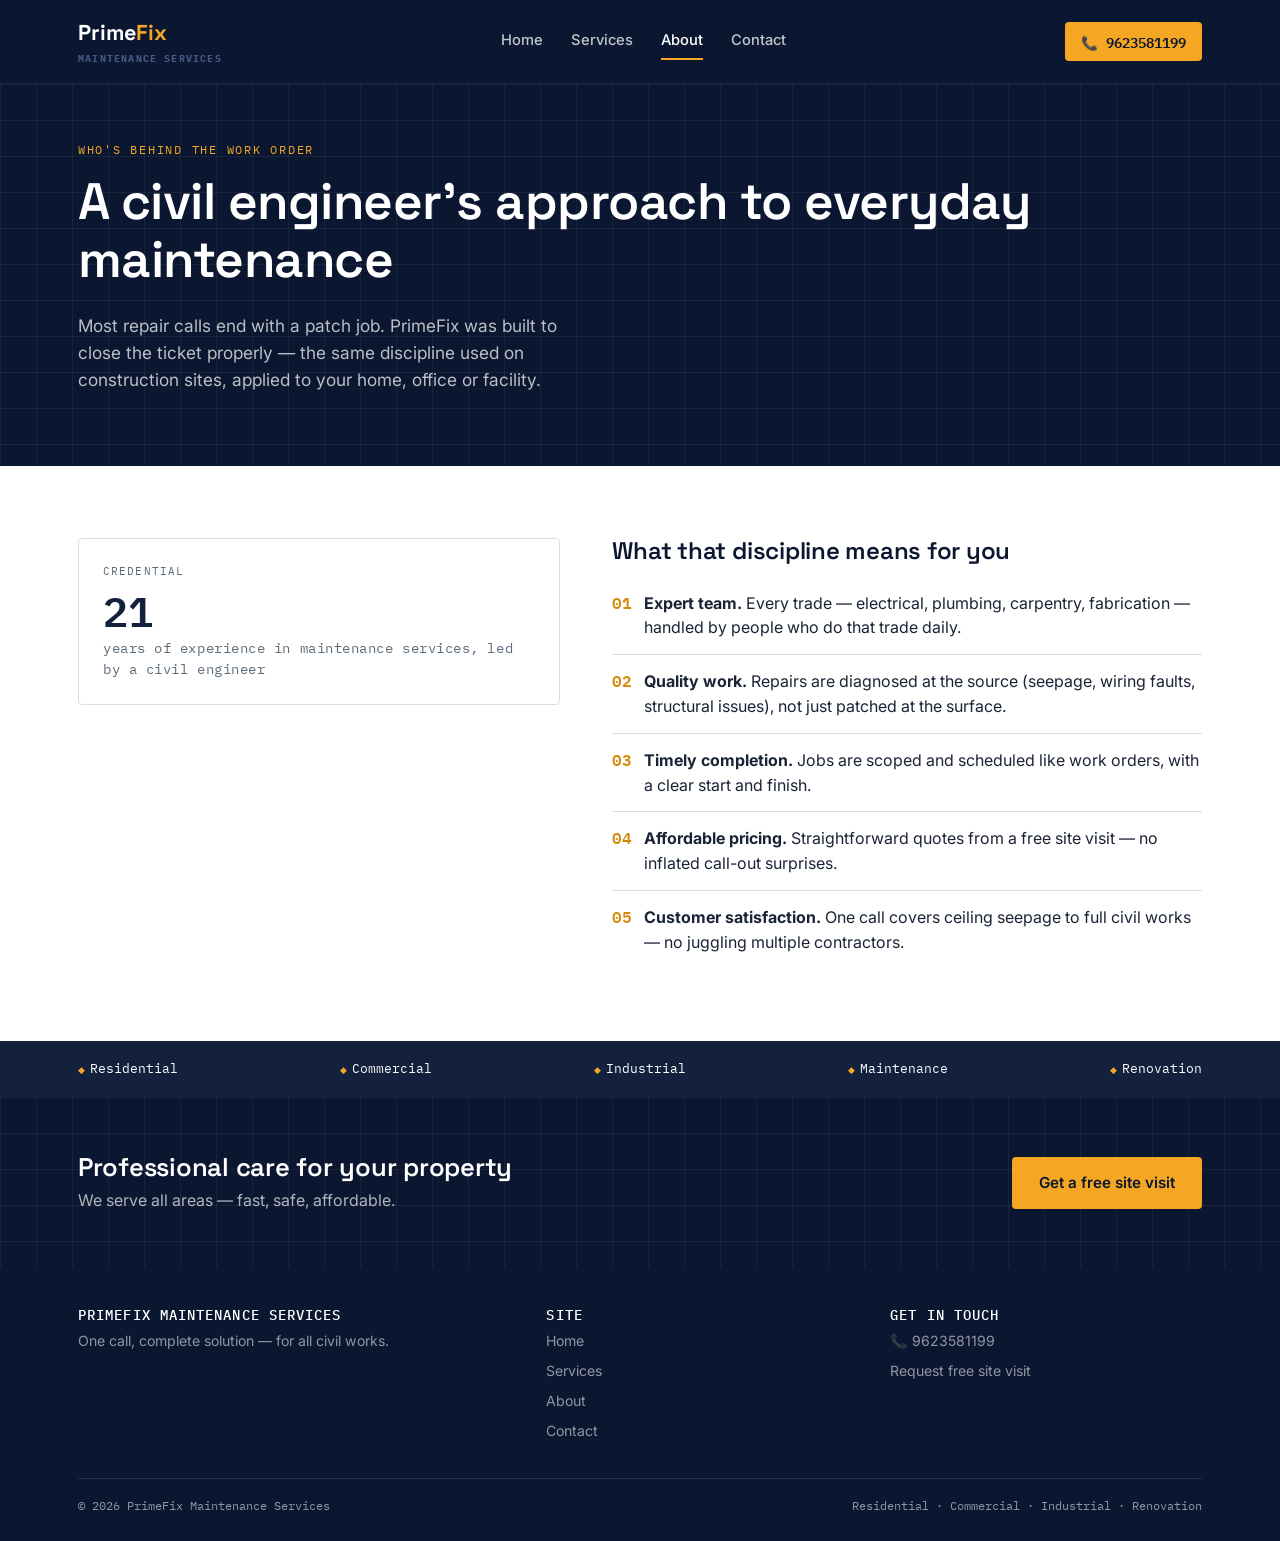
==== about.html @ f139bbaf "commit comit" ====
<!doctype html>
<html lang="en">
<head>
<meta charset="utf-8">
<meta name="viewport" content="width=device-width, initial-scale=1">
<title>About — PrimeFix Maintenance Services</title>
<meta name="description" content="PrimeFix Maintenance Services is led by a civil engineer with 21 years of experience, offering quality work, timely completion and affordable pricing across all civil works.">
<link rel="stylesheet" href="/css/style.css">
</head>
<body>
<a href="#main" class="skip-link">Skip to content</a>

<header class="site-header">
  <div class="inner">
    <a href="/" class="brand">
      <div class="brand-col">
        <span>Prime<span class="fix">Fix</span></span>
        <span class="brand-tag">Maintenance Services</span>
      </div>
    </a>
    <nav class="main-nav" id="main-nav">
      <a href="/">Home</a>
      <a href="/services.html">Services</a>
      <a href="/about.html" aria-current="page">About</a>
      <a href="/contact.html">Contact</a>
    </nav>
    <div class="header-cta">
      <a class="call-btn" href="tel:9623581199">📞 <span class="full">9623581199</span></a>
      <button class="nav-toggle" aria-label="Toggle navigation" aria-expanded="false">☰</button>
    </div>
  </div>
</header>

<main id="main">
  <section class="hero blueprint" style="padding:56px 0 44px;">
    <div class="wrap" style="grid-template-columns:1fr;">
      <div>
        <div class="eyebrow">Who's behind the work order</div>
        <h1 style="max-width:none;">A civil engineer's approach to everyday maintenance</h1>
        <p class="lede">Most repair calls end with a patch job. PrimeFix was built to close the ticket properly — the same discipline used on construction sites, applied to your home, office or facility.</p>
      </div>
    </div>
  </section>

  <section class="section section-alt">
    <div class="wrap about-grid">
      <div>
        <div class="credential-card">
          <div class="stamp mono" style="color:var(--steel); font-size:0.7rem; letter-spacing:0.1em; text-transform:uppercase; margin-bottom:10px;">Credential</div>
          <div class="stat-number"><span data-countup="21">0</span></div>
          <div class="stat-label">years of experience in maintenance services, led by a civil engineer</div>
        </div>
      </div>
      <div>
        <h2>What that discipline means for you</h2>
        <ul class="value-list">
          <li><span class="idx mono">01</span><div><strong>Expert team.</strong> Every trade — electrical, plumbing, carpentry, fabrication — handled by people who do that trade daily.</div></li>
          <li><span class="idx mono">02</span><div><strong>Quality work.</strong> Repairs are diagnosed at the source (seepage, wiring faults, structural issues), not just patched at the surface.</div></li>
          <li><span class="idx mono">03</span><div><strong>Timely completion.</strong> Jobs are scoped and scheduled like work orders, with a clear start and finish.</div></li>
          <li><span class="idx mono">04</span><div><strong>Affordable pricing.</strong> Straightforward quotes from a free site visit — no inflated call-out surprises.</div></li>
          <li><span class="idx mono">05</span><div><strong>Customer satisfaction.</strong> One call covers ceiling seepage to full civil works — no juggling multiple contractors.</div></li>
        </ul>
      </div>
    </div>
  </section>

  <div class="strip">
    <div class="wrap">
      <span>Residential</span>
      <span>Commercial</span>
      <span>Industrial</span>
      <span>Maintenance</span>
      <span>Renovation</span>
    </div>
  </div>

  <section class="cta-band blueprint">
    <div class="wrap">
      <div>
        <h2>Professional care for your property</h2>
        <p>We serve all areas — fast, safe, affordable.</p>
      </div>
      <a href="/contact.html" class="btn btn-primary">Get a free site visit</a>
    </div>
  </section>
</main>

<footer class="site-footer">
  <div class="wrap">
    <div class="footer-grid">
      <div>
        <h4>PrimeFix Maintenance Services</h4>
        <p style="color:rgba(255,255,255,0.55)">One call, complete solution — for all civil works.</p>
      </div>
      <div>
        <h4>Site</h4>
        <a href="/">Home</a>
        <a href="/services.html">Services</a>
        <a href="/about.html">About</a>
        <a href="/contact.html">Contact</a>
      </div>
      <div>
        <h4>Get in touch</h4>
        <a href="tel:9623581199">📞 9623581199</a>
        <a href="/contact.html">Request free site visit</a>
      </div>
    </div>
    <div class="footer-bottom">
      <span>© <span id="year"></span> PrimeFix Maintenance Services</span>
      <span>Residential · Commercial · Industrial · Renovation</span>
    </div>
  </div>
</footer>

<script>document.getElementById('year').textContent = new Date().getFullYear();</script>
<script src="/js/main.js"></script>
</body>
</html>
---- css/style.css ----
/* ==========================================================================
   PrimeFix Maintenance Services — design tokens
   Direction: "civil engineer's work order" — blueprint grid, ticket-stub
   service cards, mono numerals for anything measured (years, counts, phone).
   ========================================================================== */

@import url('https://fonts.googleapis.com/css2?family=Space+Grotesk:wght@500;600;700&family=Inter:wght@400;500;600;700&family=IBM+Plex+Mono:wght@500;600&display=swap');

:root {
  --navy-950: #0B1730;
  --navy-800: #14213D;
  --navy-600: #2C3E63;
  --navy-400: #47588A;
  --orange-500: #F5A623;
  --orange-600: #D6890A;
  --paper: #F5F7FA;
  --paper-dim: #ECEFF4;
  --ink: #1B2436;
  --steel: #5C6B7A;
  --alert: #C0392B;
  --line: #D8DEE8;
  --white: #FFFFFF;

  --font-display: 'Space Grotesk', sans-serif;
  --font-body: 'Inter', sans-serif;
  --font-mono: 'IBM Plex Mono', monospace;

  --radius: 4px;
  --max: 1180px;
}

* { box-sizing: border-box; }

html { scroll-behavior: smooth; }

@media (prefers-reduced-motion: reduce) {
  html { scroll-behavior: auto; }
  * { animation-duration: 0.01ms !important; animation-iteration-count: 1 !important; transition-duration: 0.01ms !important; }
}

body {
  margin: 0;
  font-family: var(--font-body);
  background: var(--paper);
  color: var(--ink);
  line-height: 1.55;
  -webkit-font-smoothing: antialiased;
}

a { color: inherit; }

.wrap {
  max-width: var(--max);
  margin: 0 auto;
  padding: 0 28px;
}

h1, h2, h3, h4 {
  font-family: var(--font-display);
  font-weight: 600;
  line-height: 1.12;
  margin: 0 0 0.5em;
  color: var(--navy-950);
  letter-spacing: -0.01em;
}

.mono { font-family: var(--font-mono); }

p { margin: 0 0 1em; color: var(--steel); }

/* ---------- blueprint grid background ---------- */
.blueprint {
  background-color: var(--navy-950);
  background-image:
    linear-gradient(rgba(255,255,255,0.055) 1px, transparent 1px),
    linear-gradient(90deg, rgba(255,255,255,0.055) 1px, transparent 1px);
  background-size: 36px 36px;
  position: relative;
}

/* ---------- header ---------- */
.site-header {
  position: sticky;
  top: 0;
  z-index: 50;
  background: var(--navy-950);
  border-bottom: 1px solid rgba(255,255,255,0.08);
}
.site-header .inner {
  display: flex;
  align-items: center;
  justify-content: space-between;
  padding: 16px 28px;
  max-width: var(--max);
  margin: 0 auto;
}
.brand {
  display: flex;
  align-items: baseline;
  gap: 2px;
  text-decoration: none;
  font-family: var(--font-display);
  font-weight: 700;
  font-size: 1.35rem;
  color: var(--white);
}
.brand .fix { color: var(--orange-500); }
.brand-tag {
  display: block;
  font-family: var(--font-mono);
  font-size: 0.62rem;
  letter-spacing: 0.12em;
  color: var(--navy-400);
  text-transform: uppercase;
  margin-top: 2px;
}
.brand-col { display: flex; flex-direction: column; }

nav.main-nav { display: flex; gap: 28px; }
nav.main-nav a {
  color: rgba(255,255,255,0.75);
  text-decoration: none;
  font-size: 0.92rem;
  font-weight: 500;
  padding: 6px 0;
  border-bottom: 2px solid transparent;
  transition: color 0.15s, border-color 0.15s;
}
nav.main-nav a:hover, nav.main-nav a[aria-current="page"] {
  color: var(--white);
  border-color: var(--orange-500);
}
.header-cta {
  display: flex;
  align-items: center;
  gap: 10px;
}
.call-btn {
  background: var(--orange-500);
  color: var(--navy-950);
  font-family: var(--font-mono);
  font-weight: 600;
  font-size: 0.85rem;
  text-decoration: none;
  padding: 9px 16px;
  border-radius: var(--radius);
  transition: background 0.15s;
  white-space: nowrap;
}
.call-btn:hover { background: var(--white); }

.nav-toggle {
  display: none;
  background: none;
  border: 1px solid rgba(255,255,255,0.3);
  border-radius: var(--radius);
  width: 40px;
  height: 36px;
  color: var(--white);
  font-size: 1.1rem;
  cursor: pointer;
}

/* ---------- buttons ---------- */
.btn {
  display: inline-block;
  font-family: var(--font-body);
  font-weight: 600;
  font-size: 0.95rem;
  text-decoration: none;
  padding: 13px 26px;
  border-radius: var(--radius);
  border: 1px solid transparent;
  cursor: pointer;
  transition: transform 0.12s, background 0.15s, border-color 0.15s;
}
.btn:active { transform: translateY(1px); }
.btn-primary { background: var(--orange-500); color: var(--navy-950); }
.btn-primary:hover { background: var(--orange-600); }
.btn-ghost { background: transparent; color: var(--white); border-color: rgba(255,255,255,0.35); }
.btn-ghost:hover { border-color: var(--white); }
.btn-outline { background: transparent; color: var(--navy-800); border-color: var(--navy-800); }
.btn-outline:hover { background: var(--navy-800); color: var(--white); }

/* ---------- hero ---------- */
.hero {
  padding: 88px 0 76px;
  color: var(--white);
}
.hero .wrap {
  display: grid;
  grid-template-columns: 1.15fr 0.85fr;
  gap: 48px;
  align-items: center;
}
.eyebrow {
  font-family: var(--font-mono);
  font-size: 0.78rem;
  letter-spacing: 0.14em;
  text-transform: uppercase;
  color: var(--orange-500);
  margin-bottom: 14px;
}
.hero h1 {
  color: var(--white);
  font-size: clamp(2.1rem, 4.2vw, 3.2rem);
  max-width: 15ch;
}
.hero .lede {
  color: rgba(255,255,255,0.72);
  font-size: 1.08rem;
  max-width: 46ch;
  margin-bottom: 28px;
}
.hero-actions { display: flex; gap: 14px; flex-wrap: wrap; margin-bottom: 34px; }
.hero-checks {
  display: flex;
  flex-wrap: wrap;
  gap: 10px 22px;
  font-family: var(--font-mono);
  font-size: 0.78rem;
  color: rgba(255,255,255,0.65);
}
.hero-checks span::before { content: "✓ "; color: var(--orange-500); }

/* the stamped credential card — signature element */
.stat-ticket {
  background: var(--navy-800);
  border: 1px solid rgba(255,255,255,0.12);
  border-radius: 6px;
  padding: 26px 24px;
  position: relative;
  overflow: hidden;
}
.stat-ticket::before {
  content: "";
  position: absolute;
  inset: 6px;
  border: 1px dashed rgba(245,166,35,0.35);
  border-radius: 3px;
  pointer-events: none;
}
.stat-ticket .stamp {
  font-family: var(--font-mono);
  font-size: 0.68rem;
  letter-spacing: 0.14em;
  text-transform: uppercase;
  color: var(--navy-400);
  margin-bottom: 10px;
}
.stat-number {
  font-family: var(--font-mono);
  font-weight: 600;
  font-size: 4.2rem;
  color: var(--orange-500);
  line-height: 1;
}
.stat-label {
  font-family: var(--font-mono);
  font-size: 0.85rem;
  color: rgba(255,255,255,0.7);
  margin-top: 6px;
  letter-spacing: 0.04em;
}
.stat-ticket hr { border: none; border-top: 1px dashed rgba(255,255,255,0.15); margin: 18px 0; }
.stat-sub { font-family: var(--font-mono); font-size: 0.8rem; color: rgba(255,255,255,0.6); }
.stat-sub strong { color: var(--white); font-weight: 600; }

/* ---------- sections ---------- */
.section { padding: 72px 0; }
.section-alt { background: var(--white); }
.section-head { max-width: 62ch; margin-bottom: 42px; }
.section-head .eyebrow { color: var(--orange-600); }
.section-head h2 { font-size: clamp(1.6rem, 3vw, 2.15rem); color: var(--navy-950); }

/* ---------- ticket-style service cards ---------- */
.service-grid {
  display: grid;
  grid-template-columns: repeat(3, 1fr);
  gap: 20px;
}
.ticket {
  background: var(--white);
  border: 1px solid var(--line);
  border-left: 3px solid var(--navy-800);
  border-radius: var(--radius);
  padding: 22px 20px 20px;
  position: relative;
  transition: border-color 0.15s, transform 0.15s;
}
.ticket:hover { border-left-color: var(--orange-500); transform: translateY(-2px); }
.ticket-head {
  display: flex;
  align-items: flex-start;
  justify-content: space-between;
  margin-bottom: 12px;
}
.ticket-no {
  font-family: var(--font-mono);
  font-size: 0.75rem;
  color: var(--steel);
  letter-spacing: 0.06em;
}
.ticket-new {
  font-family: var(--font-mono);
  font-size: 0.62rem;
  letter-spacing: 0.08em;
  color: var(--alert);
  border: 1px solid var(--alert);
  border-radius: 3px;
  padding: 2px 6px;
  transform: rotate(-3deg);
  display: inline-block;
}
.ticket h3 {
  font-size: 1.02rem;
  margin-bottom: 6px;
}
.ticket p { font-size: 0.9rem; margin-bottom: 0; }
.ticket-perf {
  position: absolute;
  left: -1px;
  top: 14px;
  bottom: 14px;
  width: 3px;
  background:
    repeating-linear-gradient(var(--white) 0 4px, transparent 4px 8px);
}

/* ---------- info strip ---------- */
.strip {
  background: var(--navy-800);
  color: var(--white);
  padding: 18px 0;
}
.strip .wrap {
  display: flex;
  flex-wrap: wrap;
  justify-content: space-between;
  gap: 14px;
  font-family: var(--font-mono);
  font-size: 0.82rem;
}
.strip span::before { content: "◆ "; color: var(--orange-500); font-size: 0.7em; }

/* ---------- footer / CTA band ---------- */
.cta-band {
  padding: 56px 0;
  color: var(--white);
}
.cta-band .wrap {
  display: flex;
  align-items: center;
  justify-content: space-between;
  gap: 24px;
  flex-wrap: wrap;
}
.cta-band h2 { color: var(--white); margin-bottom: 6px; font-size: 1.6rem; }
.cta-band p { color: rgba(255,255,255,0.68); margin-bottom: 0; }

.site-footer {
  background: var(--navy-950);
  color: rgba(255,255,255,0.55);
  padding: 40px 0 26px;
  font-size: 0.88rem;
}
.footer-grid {
  display: grid;
  grid-template-columns: 1.4fr 1fr 1fr;
  gap: 32px;
  margin-bottom: 28px;
}
.footer-grid h4 { color: var(--white); font-size: 0.85rem; text-transform: uppercase; letter-spacing: 0.08em; font-family: var(--font-mono); font-weight: 500; }
.footer-grid a { display: block; color: rgba(255,255,255,0.55); text-decoration: none; margin-bottom: 8px; }
.footer-grid a:hover { color: var(--orange-500); }
.footer-bottom {
  border-top: 1px solid rgba(255,255,255,0.1);
  padding-top: 18px;
  font-family: var(--font-mono);
  font-size: 0.72rem;
  display: flex;
  justify-content: space-between;
  flex-wrap: wrap;
  gap: 10px;
}

/* ---------- about page ---------- */
.about-grid {
  display: grid;
  grid-template-columns: 0.9fr 1.1fr;
  gap: 52px;
  align-items: start;
}
.credential-card {
  background: var(--white);
  border: 1px solid var(--line);
  border-radius: var(--radius);
  padding: 24px;
}
.credential-card .stat-number { color: var(--navy-800); font-size: 2.6rem; }
.credential-card .stat-label { color: var(--steel); }
.value-list { list-style: none; margin: 0; padding: 0; }
.value-list li {
  display: flex;
  gap: 12px;
  padding: 14px 0;
  border-bottom: 1px solid var(--line);
}
.value-list li:last-child { border-bottom: none; }
.value-list .idx { font-family: var(--font-mono); color: var(--orange-600); font-weight: 600; }

/* ---------- contact page ---------- */
.contact-grid {
  display: grid;
  grid-template-columns: 1fr 1fr;
  gap: 48px;
}
.form-ticket {
  background: var(--white);
  border: 1px solid var(--line);
  border-radius: var(--radius);
  padding: 30px;
}
.field { margin-bottom: 18px; }
.field label {
  display: block;
  font-family: var(--font-mono);
  font-size: 0.75rem;
  letter-spacing: 0.05em;
  text-transform: uppercase;
  color: var(--steel);
  margin-bottom: 6px;
}
.field input, .field select, .field textarea {
  width: 100%;
  font-family: var(--font-body);
  font-size: 0.95rem;
  padding: 11px 12px;
  border: 1px solid var(--line);
  border-radius: var(--radius);
  background: var(--paper);
  color: var(--ink);
}
.field input:focus, .field select:focus, .field textarea:focus {
  outline: 2px solid var(--orange-500);
  outline-offset: 1px;
  border-color: var(--orange-500);
}
.field textarea { resize: vertical; min-height: 100px; }
#form-status {
  margin-top: 14px;
  font-family: var(--font-mono);
  font-size: 0.85rem;
}
#form-status.ok { color: #1E8E5A; }
#form-status.err { color: var(--alert); }

.contact-info-card {
  background: var(--navy-950);
  color: var(--white);
  border-radius: var(--radius);
  padding: 30px;
}
.contact-info-card h3 { color: var(--white); }
.contact-line { display: flex; gap: 12px; margin-bottom: 18px; font-size: 0.95rem; }
.contact-line .k { font-family: var(--font-mono); color: var(--orange-500); min-width: 90px; font-size: 0.78rem; text-transform: uppercase; letter-spacing: 0.05em; padding-top: 3px; }

/* ---------- utility ---------- */
.text-center { text-align: center; }
.mt-0 { margin-top: 0; }
.skip-link {
  position: absolute; left: -9999px; top: 0; background: var(--orange-500);
  color: var(--navy-950); padding: 10px 16px; z-index: 100;
}
.skip-link:focus { left: 12px; top: 12px; }

/* ---------- responsive ---------- */
@media (max-width: 900px) {
  .hero .wrap { grid-template-columns: 1fr; }
  .service-grid { grid-template-columns: repeat(2, 1fr); }
  .about-grid, .contact-grid { grid-template-columns: 1fr; }
  .footer-grid { grid-template-columns: 1fr 1fr; }
  nav.main-nav {
    display: none;
    position: absolute;
    top: 100%; left: 0; right: 0;
    background: var(--navy-950);
    flex-direction: column;
    gap: 0;
    padding: 8px 28px 16px;
    border-bottom: 1px solid rgba(255,255,255,0.08);
  }
  nav.main-nav.open { display: flex; }
  nav.main-nav a { padding: 12px 0; border-bottom: 1px solid rgba(255,255,255,0.08); }
  .nav-toggle { display: block; }
}
@media (max-width: 560px) {
  .service-grid { grid-template-columns: 1fr; }
  .footer-grid { grid-template-columns: 1fr; }
  .header-cta .call-btn span.full { display: none; }
}
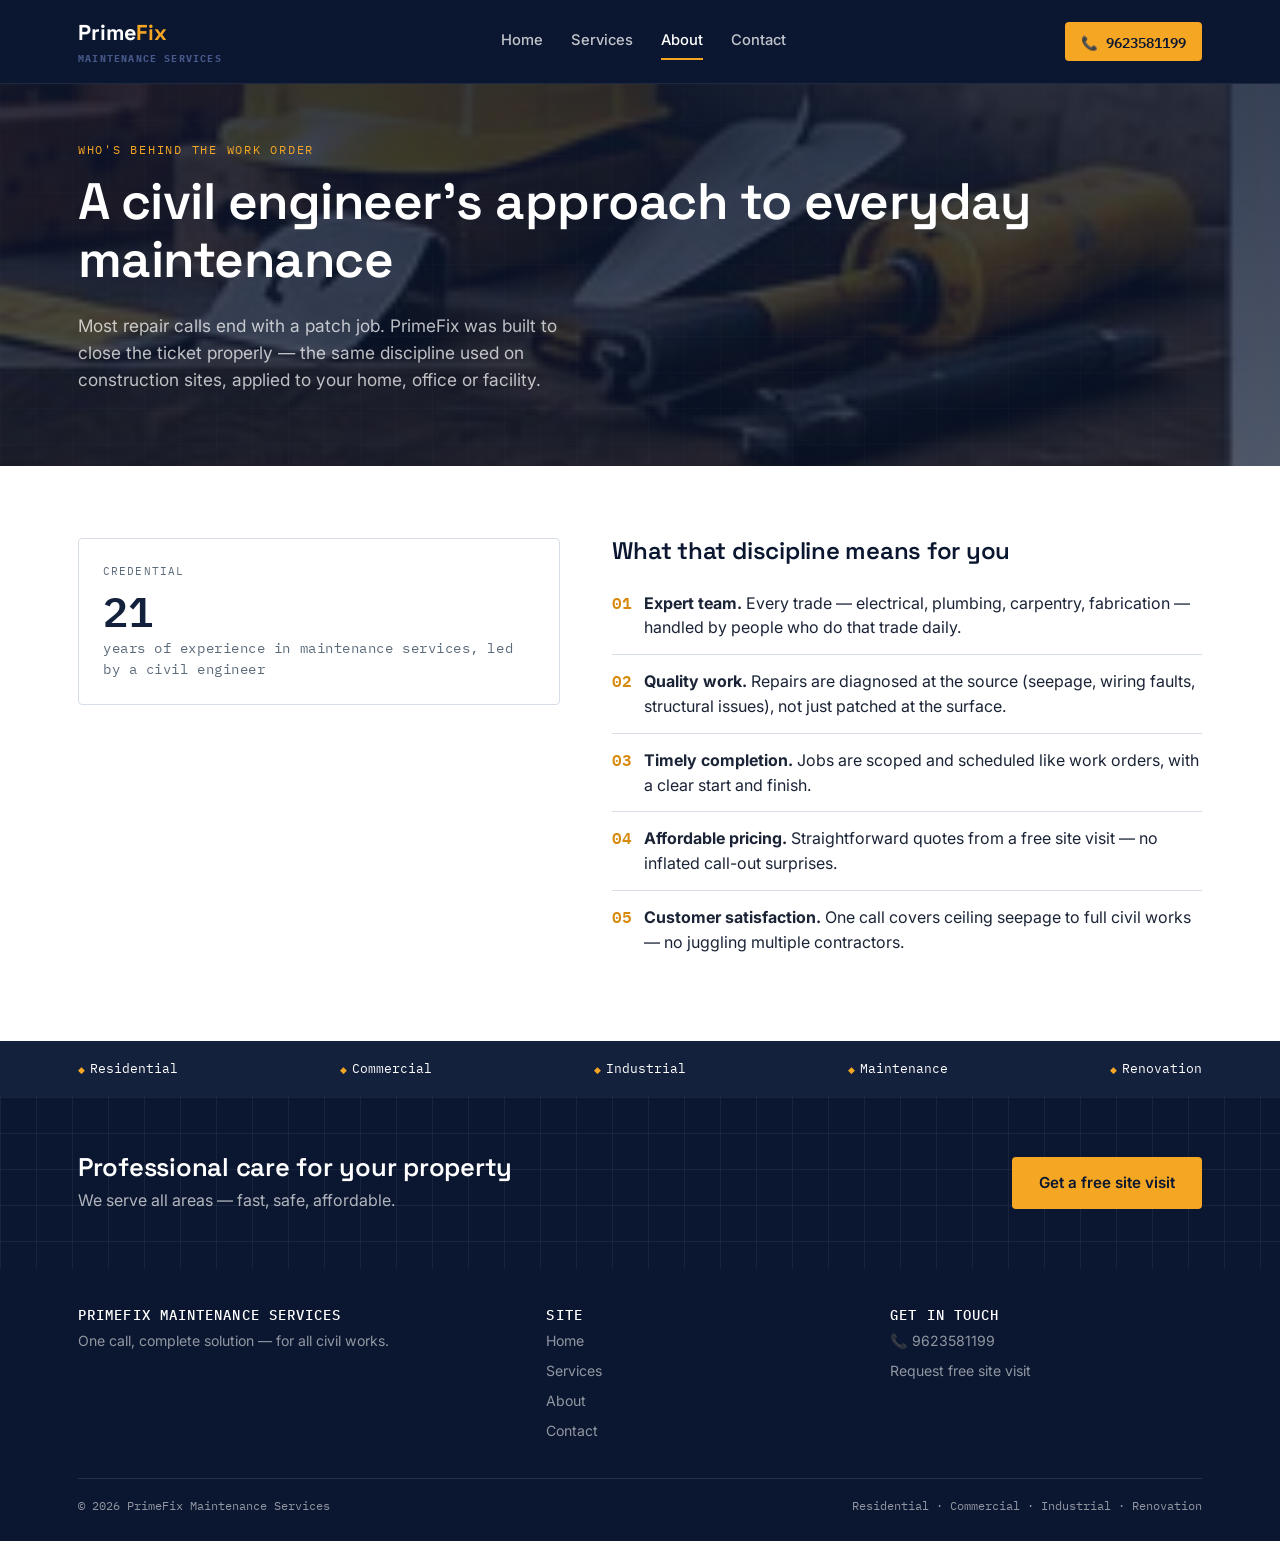
==== commit 5dc8543c: "commit commit" ====
--- a/about.html
+++ b/about.html
@@ -32,7 +32,8 @@
 </header>
 
 <main id="main">
-  <section class="hero blueprint" style="padding:56px 0 44px;">
+  <section class="hero hero-photo" style="padding:56px 0 44px;">
+    <img class="hero-bg-photo" src="/images/services/12.jpg" alt="" aria-hidden="true">
     <div class="wrap" style="grid-template-columns:1fr;">
       <div>
         <div class="eyebrow">Who's behind the work order</div>
--- a/css/style.css
+++ b/css/style.css
@@ -78,6 +78,33 @@
   position: relative;
 }
 
+/* ---------- hero with real photo background ---------- */
+.hero-photo {
+  position: relative;
+  overflow: hidden;
+  background: var(--navy-950);
+}
+.hero-bg-photo {
+  position: absolute;
+  inset: 0;
+  width: 100%;
+  height: 100%;
+  object-fit: cover;
+  z-index: 0;
+}
+.hero-photo::after {
+  content: "";
+  position: absolute;
+  inset: 0;
+  z-index: 1;
+  background-image:
+    linear-gradient(180deg, rgba(11,23,48,0.82) 0%, rgba(11,23,48,0.72) 100%),
+    linear-gradient(rgba(255,255,255,0.06) 1px, transparent 1px),
+    linear-gradient(90deg, rgba(255,255,255,0.06) 1px, transparent 1px);
+  background-size: auto, 36px 36px, 36px 36px;
+}
+.hero-photo .wrap { position: relative; z-index: 2; }
+
 /* ---------- header ---------- */
 .site-header {
   position: sticky;
@@ -284,11 +311,35 @@
   border: 1px solid var(--line);
   border-left: 3px solid var(--navy-800);
   border-radius: var(--radius);
-  padding: 22px 20px 20px;
+  padding: 0 0 20px;
   position: relative;
-  transition: border-color 0.15s, transform 0.15s;
-}
-.ticket:hover { border-left-color: var(--orange-500); transform: translateY(-2px); }
+  overflow: hidden;
+  transition: border-color 0.15s, transform 0.15s, box-shadow 0.15s;
+}
+.ticket:hover { border-left-color: var(--orange-500); transform: translateY(-3px); box-shadow: 0 10px 24px rgba(11,23,48,0.10); }
+.ticket-photo {
+  position: relative;
+  width: 100%;
+  aspect-ratio: 236 / 170;
+  overflow: hidden;
+  background: var(--paper-dim);
+}
+.ticket-photo img {
+  width: 100%;
+  height: 100%;
+  object-fit: cover;
+  display: block;
+  transition: transform 0.35s ease;
+}
+.ticket:hover .ticket-photo img { transform: scale(1.06); }
+.ticket-photo::after {
+  content: "";
+  position: absolute;
+  inset: 0;
+  background: linear-gradient(180deg, rgba(11,23,48,0) 55%, rgba(11,23,48,0.32) 100%);
+  pointer-events: none;
+}
+.ticket-body { padding: 16px 20px 0; }
 .ticket-head {
   display: flex;
   align-items: flex-start;
@@ -302,15 +353,20 @@
   letter-spacing: 0.06em;
 }
 .ticket-new {
-  font-family: var(--font-mono);
-  font-size: 0.62rem;
+  position: absolute;
+  top: 10px;
+  left: 10px;
+  z-index: 2;
+  font-family: var(--font-mono);
+  font-size: 0.65rem;
   letter-spacing: 0.08em;
-  color: var(--alert);
-  border: 1px solid var(--alert);
+  color: var(--white);
+  background: var(--alert);
   border-radius: 3px;
-  padding: 2px 6px;
-  transform: rotate(-3deg);
+  padding: 3px 8px;
+  transform: rotate(-4deg);
   display: inline-block;
+  box-shadow: 0 2px 6px rgba(0,0,0,0.25);
 }
 .ticket h3 {
   font-size: 1.02rem;
